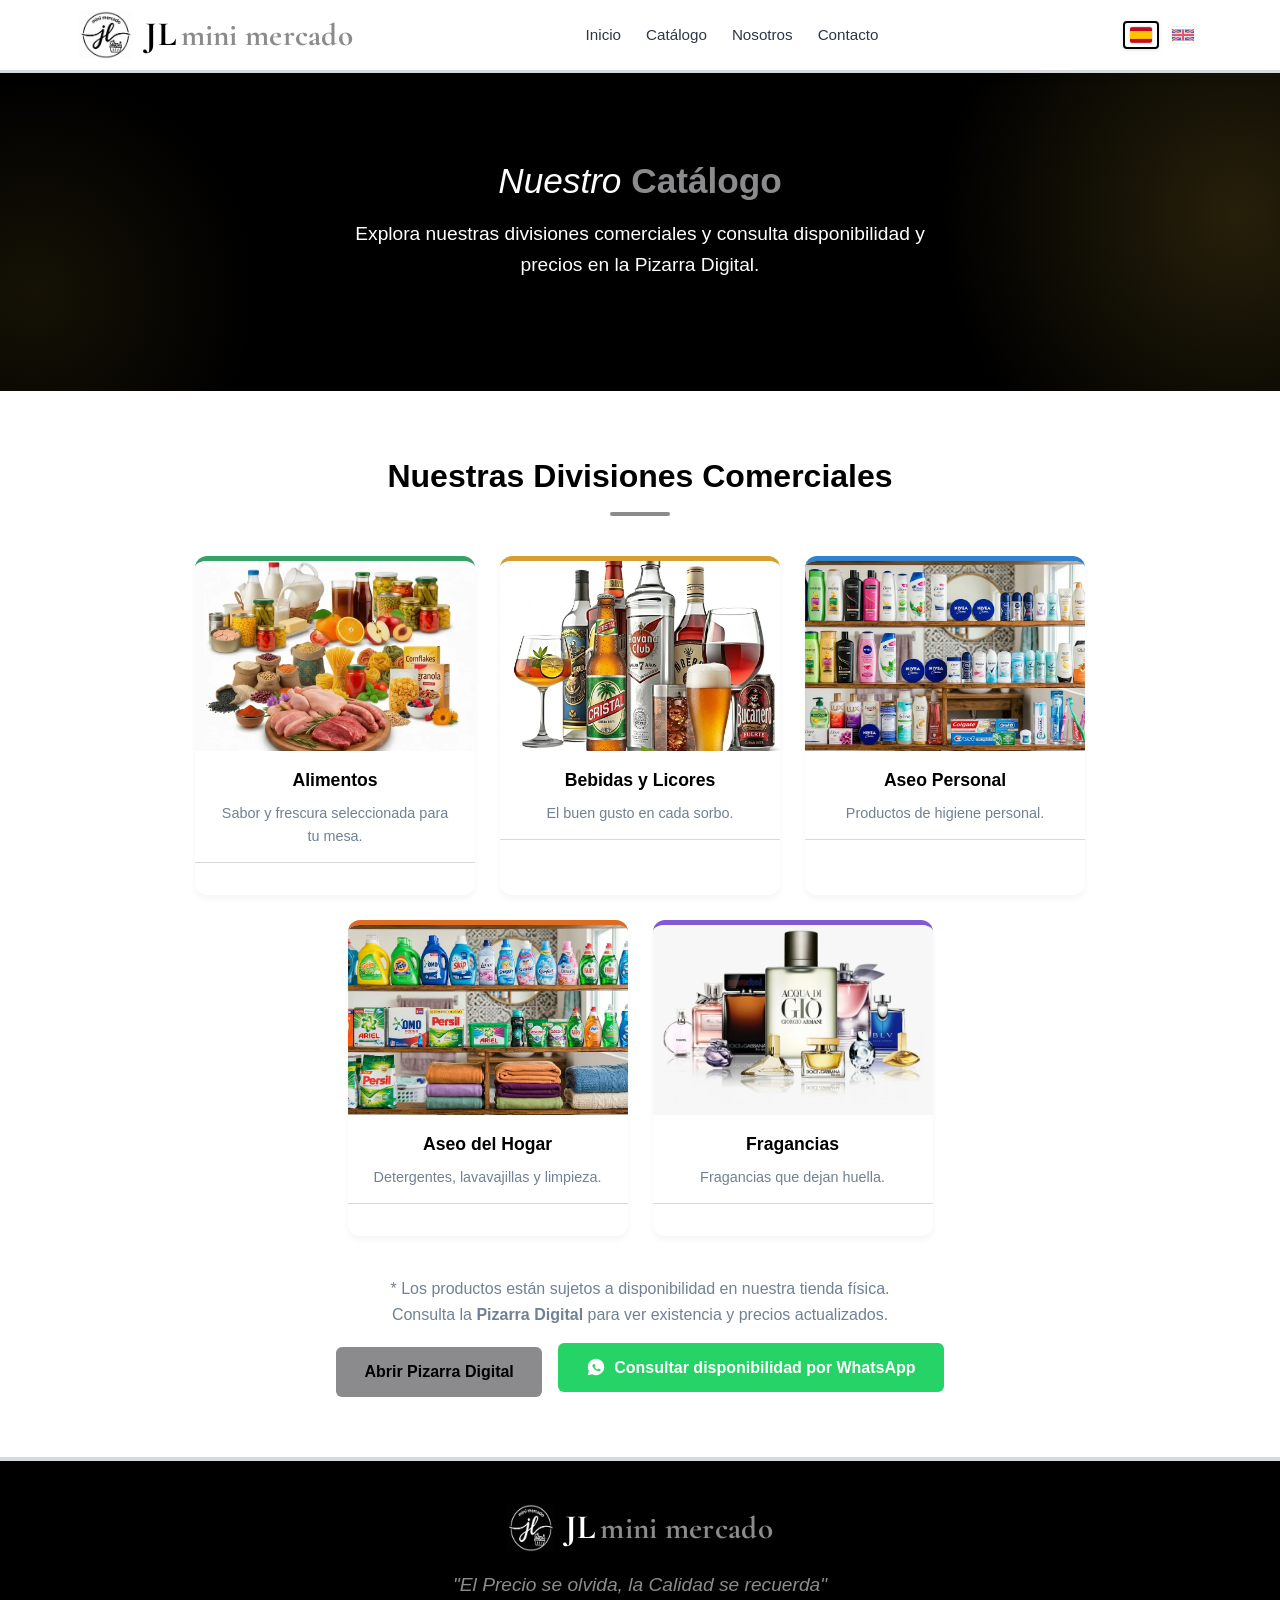
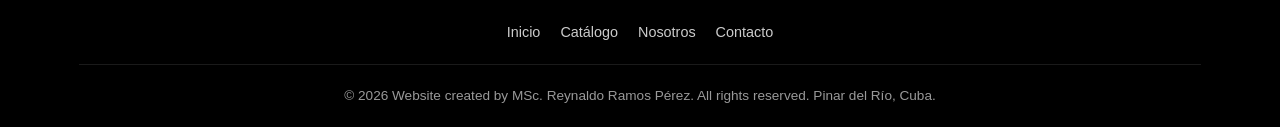
==== catalogo.html @ 45e4f47b "Lo mejor" ====
<!DOCTYPE html>
<html lang="es">
<head>
    <meta charset="UTF-8">
    <meta name="viewport" content="width=device-width, initial-scale=1.0">
    <meta name="description" content="Catálogo completo de JL Mini Mercado: Aseo Personal y del Hogar, Alimentos Variados y Perfumería. Calidad que se recuerda en Pinar del Río.">
    <title>Catálogo | JL Mini Mercado Pinar del Río</title>
    
    <!-- PWA & Estilos -->
    <link rel="manifest" href="manifest.json">
    <link rel="icon" href="images/logos/favicon.ico" sizes="any">
    <meta name="theme-color" content="#18058b">
    <link rel="stylesheet" href="css/catalogo.css">
    <link rel="preconnect" href="https://fonts.googleapis.com">
    <link rel="preconnect" href="https://fonts.gstatic.com" crossorigin>
    <link href="https://fonts.googleapis.com/css2?family=Cormorant+Garamond:wght@400;500;600;700&display=swap" rel="stylesheet">
</head>
<body>

    <!-- HEADER -->
    <header role="banner">
        <div class="container nav-container">
            <a href="index.html" class="logo" aria-label="JL Mini Mercado - Ir al inicio">
                <img src="images/logos/logo.png" alt="JL Mini Mercado - Calidad que se recuerda" width="48" height="48" onerror="this.style.display='none'; this.nextElementSibling.style.display='inline';">
                <span class="logo-text"><span class="logo-jl">JL</span><span class="logo-rest"> mini mercado</span></span>
            </a>
            <nav role="navigation" aria-label="Menú principal">
                <ul class="nav-menu" id="navMenu">
                    <li><a href="index.html#inicio" data-i18n="nav.home">Inicio</a></li>
                    <li><a href="catalogo.html" data-i18n="nav.catalog">Catálogo</a></li>
                    <li><a href="nosotros.html" data-i18n="nav.about">Nosotros</a></li>
                    <li><a href="contacto.html" data-i18n="nav.contact">Contacto</a></li>
                </ul>
            </nav>

            <div class="lang-switcher" role="group" aria-label="Idioma / Language">
                <button type="button" class="lang-btn active" data-lang="es" title="Español" aria-label="Español" aria-pressed="true">
                    <svg class="flag-svg" viewBox="0 0 21 15" width="22" height="16" aria-hidden="true"><rect width="21" height="15" fill="#c60b1e"/><rect y="3.75" width="21" height="7.5" fill="#ffc400"/></svg>
                </button>
                <button type="button" class="lang-btn" data-lang="en" title="English" aria-label="English" aria-pressed="false">
                    <svg class="flag-svg" viewBox="0 0 60 30" width="22" height="16" aria-hidden="true"><rect width="60" height="30" fill="#00247d"/><path d="M0,0 L60,30 M60,0 L0,30" stroke="#fff" stroke-width="6"/><path d="M0,0 L60,30 M60,0 L0,30" stroke="#cf142b" stroke-width="4"/><path d="M30,0 v30 M0,15 h60" stroke="#fff" stroke-width="10"/><path d="M30,0 v30 M0,15 h60" stroke="#cf142b" stroke-width="6"/></svg>
                </button>
            </div>

            <button type="button" class="hamburger" id="hamburger" aria-label="Abrir menú de navegación" aria-expanded="false" aria-controls="navMenu">
                <span></span>
                <span></span>
                <span></span>
            </button>
        </div>
    </header>

    <main>
        <!-- PAGE BANNER -->
        <section class="hero fade-in" aria-label="Título del catálogo">
            <div class="container">
                <h1 data-i18n="catalog.title" data-i18n-html>Nuestro <strong>Catálogo</strong></h1>
                <p data-i18n="catalog.subtitle">Explora nuestras divisiones comerciales y consulta disponibilidad y precios en la Pizarra Digital.</p>
            </div>
        </section>

        <!-- CATEGORÍAS -->
        <section id="categorias" class="categories fade-in" aria-labelledby="divisions-title">
            <div class="container">
                <h2 class="section-title" id="divisions-title" data-i18n="catalog.divisions">Nuestras Divisiones Comerciales</h2>
                <div class="category-grid">

                    <!-- 1. Alimentos -->
                    <a href="pizarra.html#alimentos" class="category-card cat-alimentos">
                        <img class="cat-image" src="./images/products/Alimentos.webp" alt="Alimentos - productos seleccionados para tu mesa" width="280" height="190" loading="lazy">
                        <h3 data-i18n="catalog.food">Alimentos</h3>
                        <p data-i18n="catalog.food.desc">Sabor y frescura seleccionada para tu mesa.</p>
                        <div class="cat-footer"></div>
                    </a>

                    <!-- 2. Bebidas y Licores -->
                    <a href="pizarra.html#bebidas" class="category-card cat-reloj">
                        <img class="cat-image" src="./images/products/Bebidas_y_Licores.webp" alt="Bebidas y Licores" width="280" height="190" loading="lazy">
                        <h3 data-i18n="catalog.drinks">Bebidas y Licores</h3>
                        <p data-i18n="catalog.drinks.desc">El buen gusto en cada sorbo.</p>
                        <div class="cat-footer"></div>
                    </a>

                    <!-- 3. Aseo Personal -->
                    <a href="pizarra.html#aseo_personal" class="category-card cat-aseo">
                        <img class="cat-image" src="./images/products/Aseo_y_Limpieza.webp" alt="Aseo Personal - productos de higiene" width="280" height="190" loading="lazy">
                        <h3 data-i18n="catalog.personal">Aseo Personal</h3>
                        <p data-i18n="catalog.personal.desc">Productos de higiene personal.</p>
                        <div class="cat-footer"></div>
                    </a>

                    <!-- 4. Aseo del Hogar -->
                    <a href="pizarra.html#aseo_hogar" class="category-card cat-utiles">
                        <img class="cat-image" src="./images/products/Utiles_del_Hogar.webp" alt="Aseo del Hogar - detergentes y limpieza" width="280" height="190" loading="lazy">
                        <h3 data-i18n="catalog.home">Aseo del Hogar</h3>
                        <p data-i18n="catalog.home.desc">Detergentes, lavavajillas y limpieza.</p>
                        <div class="cat-footer"></div>
                    </a>

                    <!-- 5. Fragancias / Perfumería -->
                    <a href="pizarra.html#fragancias" class="category-card cat-perfume">
                        <img class="cat-image" src="./images/products/Perfumeria.webp" alt="Fragancias y perfumería" width="280" height="190" loading="lazy">
                        <h3 data-i18n="catalog.fragrances">Fragancias</h3>
                        <p data-i18n="catalog.fragrances.desc">Fragancias que dejan huella.</p>
                        <div class="cat-footer"></div>
                    </a>

                </div>

                <div class="catalog-cta">
                    <p class="catalog-note">
                        * Los productos están sujetos a disponibilidad en nuestra tienda física.<br>
                        Consulta la <strong>Pizarra Digital</strong> para ver existencia y precios actualizados.
                    </p>
                    <a href="pizarra.html" class="btn btn-primary" data-i18n="catalog.board.cta">Abrir Pizarra Digital</a>
                    <a href="https://wa.me/5351870743?text=Hola%20JL%20Mini%20Mercado%2C%20me%20interesa%20consultar%20disponibilidad%20de%20un%20producto." class="btn btn-whatsapp" target="_blank" rel="noopener noreferrer" aria-label="Consultar disponibilidad por WhatsApp">
                        <svg width="20" height="20" viewBox="0 0 24 24" fill="currentColor" aria-hidden="true"><path d="M12.04 2C6.59 2 2.17 6.42 2.17 11.87c0 1.75.46 3.45 1.33 4.95L2.05 22l5.25-1.38c1.45.79 3.08 1.21 4.74 1.21 5.45 0 9.87-4.42 9.87-9.87S17.49 2 12.04 2zm5.23 13.94c-.22.62-1.28 1.19-1.77 1.27-.47.08-.91.11-2.77-.67-2.34-.98-3.84-3.36-3.96-3.52-.12-.16-.96-1.28-.96-2.44s.61-1.73.82-1.97c.22-.24.47-.3.62-.3.16 0 .31 0 .45.01.15.01.35-.06.55.42.2.48.68 1.66.74 1.78.06.12.1.26.02.42-.08.16-.12.26-.24.4-.12.14-.25.31-.36.42-.12.12-.24.25-.1.48.14.23.62 1.02 1.33 1.65.91.81 1.68 1.06 1.92 1.18.24.12.38.1.52-.06.14-.16.6-.7.76-.94.16-.24.32-.2.54-.12.22.08 1.4.66 1.64.78.24.12.4.18.46.28.06.1.06.58-.16 1.2z"/></svg>
                        <span data-i18n="catalog.wa.cta">Consultar disponibilidad por WhatsApp</span>
                    </a>
                </div>
            </div>
        </section>
    </main>

    <!-- FOOTER -->
    <footer role="contentinfo">
        <div class="container">
            <div class="footer-logo">
                <img src="images/logos/logo_invertido.png" alt="JL Mini Mercado" width="48" height="48" onerror="this.style.display='none'">
                <span class="footer-logo-text"><span class="footer-logo-jl">JL</span><span class="footer-logo-rest"> mini mercado</span></span>
            </div>
            <p class="footer-slogan" data-i18n="footer.slogan">"El Precio se olvida, la Calidad se recuerda"</p>
            <nav class="footer-links" aria-label="Enlaces del pie de página">
                <a href="index.html#inicio" data-i18n="nav.home">Inicio</a>
                <a href="catalogo.html" data-i18n="nav.catalog">Catálogo</a>
                <a href="nosotros.html" data-i18n="nav.about">Nosotros</a>
                <a href="contacto.html" data-i18n="nav.contact">Contacto</a>
            </nav>
            <p class="copyright">&copy; 2026 Website created by MSc. Reynaldo Ramos Pérez. All rights reserved. Pinar del Río, Cuba.</p>
        </div>
    </footer>

    <script src="js/i18n.js" defer></script>
    <script src="js/catalogo.js" defer></script>
    <!-- Registro del Service Worker para la PWA -->
    <script>
      if ('serviceWorker' in navigator) {
        window.addEventListener('load', () => {
          navigator.serviceWorker.register('./sw.js')
            .then(reg => console.log('Service Worker registrado', reg))
            .catch(err => console.error('Error al registrar Service Worker', err));
        });
      }
    </script>
</body>
</html>
---- css/catalogo.css ----
/* Logo tipografía serif clásica */

/* =========================================
           VARIABLES Y RESET (Optimizado para rendimiento)
           ========================================= */
        :root {
            --primary: #000000;       /* Negro: Confianza y profesionalismo */
            --accent: #8b8b8d;        /* Gris Cálido: Calidad y elegancia */
            --gris-humo: #d7dadc;     /* Gris Humo: Separación de secciones (Solicitado) */
            --bg-light: #F7FAFC;      /* Fondo claro para contraste */
            --text-dark: #2D3748;     /* Texto principal */
            --text-light: #718096;    /* Texto secundario */
            --white: #FFFFFF;
            --whatsapp: #25D366;      /* Color oficial WhatsApp */
            
            /* Colores por categoría para el "colorido con propósito" */
            --cat-aseo: #3182CE;
            --cat-reloj: #D69E2E;
            --cat-calzado: #975A16;
            --cat-alimentos: #38A169;
            --cat-utiles: #DD6B20;
            --cat-juguetes: #E53E3E;
            --cat-perfume: #805AD5;
            --cat-ajuares: #319795;
            --cat-electro: #4A5568;
        }

        * {
            margin: 0;
            padding: 0;
            box-sizing: border-box;
        }

        html {
            scroll-behavior: smooth;
        }

        body {
            font-family: -apple-system, BlinkMacSystemFont, "Segoe UI", Roboto, Helvetica, Arial, sans-serif;
            color: var(--text-dark);
            background-color: var(--white);
            line-height: 1.6;
            -webkit-font-smoothing: antialiased;
        }

        /* =========================================
           UTILIDADES Y ANIMACIONES LIGERAS
           ========================================= */
        .container {
            width: 90%;
            max-width: 1200px;
            margin: 0 auto;
            padding: 0 15px;
        }

        .fade-in {
            opacity: 0;
            transform: translateY(20px);
            transition: opacity 0.6s ease-out, transform 0.6s ease-out;
        }

        .fade-in.visible {
            opacity: 1;
            transform: translateY(0);
        }

        /* Animaciones suaves para el Hero (Inicio) */
        @keyframes heroFadeUp {
            from {
                opacity: 0;
                transform: translateY(30px);
            }
            to {
                opacity: 1;
                transform: translateY(0);
            }
        }

        @keyframes softFloat {
            0%, 100% { transform: translateY(0) scale(1); }
            50% { transform: translateY(-12px) scale(1.02); }
        }

        @keyframes gentlePulse {
            0%, 100% { opacity: 0.15; transform: scale(1); }
            50% { opacity: 0.25; transform: scale(1.05); }
        }

        .btn {
            display: inline-block;
            padding: 12px 28px;
            border-radius: 6px;
            text-decoration: none;
            font-weight: 800;
            transition: all 0.4s ease;
            text-align: center;
            border: none;
            cursor: pointer;
        }

        .btn-primary {
            background-color: var(--accent);
            color: var(--primary);
        }

        .btn-primary:hover {
            background-color: #8b8b8d;
            transform: translateY(-2px);
            box-shadow: 0 4px 12px rgba(212, 175, 55, 0.3);
        }

        .btn-whatsapp {
            background-color: var(--whatsapp);
            color: var(--white);
            display: inline-flex;
            align-items: center;
            gap: 8px;
        }

        .btn-whatsapp:hover {
            background-color: #128C7E;
        }

        /* =========================================
           HEADER Y NAVEGACIÓN
           ========================================= */
        header {
            background-color: var(--white);
            box-shadow: 0 2px 10px rgba(0,0,0,0.05);
            position: sticky;
            top: 0;
            z-index: 1000;
            border-bottom: 3px solid var(--gris-humo);
        }

        .nav-container {
            display: flex;
            justify-content: space-between;
            align-items: center;
            height: 70px;
        }

        .logo {
            display: flex;
            align-items: center;
            gap: 12px;
            text-decoration: none;
            height: 50px;
        }

        .logo img {
            height: 48px;
            width: auto;
            display: block;
            transition: transform 0.3s ease, filter 0.3s ease;
        }

        .logo:hover img {
            transform: scale(1.05);
        }

        /* Fallback text logo if image fails */
        .logo-text {
            font-family: "Cormorant Garamond", "EB Garamond", Baskerville, "Libre Baskerville", Georgia, serif;
            font-size: 1.85rem;
            letter-spacing: 0.01em;
            white-space: nowrap;
            display: inline-flex;
            align-items: baseline;
            gap: 0.12em;
            color: var(--primary);
        }
        .logo-text .logo-jl {
            font-size: 1.15em; font-weight: 700;
            color: var(--primary);
        }
        .logo-text .logo-rest {
        font-weight: 700;
        font-size: 1.05em;
        color: var(--accent);
        text-transform: lowercase;
      }

        .nav-menu {
            display: flex;
            list-style: none;
            gap: 25px;
        }

        .nav-menu a {
            text-decoration: none;
            color: var(--text-dark);
            font-weight: 500;
            font-size: 0.95rem;
            transition: color 0.3s;
        }

        .nav-menu a:hover {
            color: var(--accent);
        }

        .hamburger {
            display: none;
            flex-direction: column;
            cursor: pointer;
            gap: 5px;
        }

        .hamburger span {
            width: 25px;
            height: 3px;
            background-color: var(--primary);
            border-radius: 2px;
            transition: 0.3s;
        }

        /* =========================================
           HERO SECTION
           ========================================= */
        .hero {
            background: linear-gradient(135deg, var(--primary) 0%, #000000 100%);
            color: var(--white);
            padding: 80px 0;
            text-align: center;
            position: relative;
            overflow: hidden;
        }

        .hero::before {
            content: '';
            position: absolute;
            top: -50%;
            right: -20%;
            width: 600px;
            height: 600px;
            background: radial-gradient(circle, rgba(212,175,55,0.18) 0%, rgba(255,255,255,0) 70%);
            border-radius: 50%;
            animation: gentlePulse 8s ease-in-out infinite;
            pointer-events: none;
        }

        .hero::after {
            content: '';
            position: absolute;
            bottom: -40%;
            left: -15%;
            width: 450px;
            height: 450px;
            background: radial-gradient(circle, rgba(212,175,55,0.10) 0%, rgba(255,255,255,0) 70%);
            border-radius: 50%;
            animation: softFloat 10s ease-in-out infinite;
            pointer-events: none;
        }

        .hero h1 {
            font-size: 2.8rem;
            font-weight: 300;
            font-style: italic;
            margin-bottom: 10px;
            position: relative;
            z-index: 1;
            animation: heroFadeUp 0.9s ease-out 0.2s both;
        }

        .hero h1 strong {
            font-weight: 700;
            color: var(--accent);
            font-style: normal;
            display: inline-block;
            transition: transform 0.3s ease, text-shadow 0.3s ease;
        }

        .hero h1 strong:hover {
            transform: scale(1.03);
            text-shadow: 0 0 18px rgba(212, 175, 55, 0.45);
        }

        .hero p {
            font-size: 1.2rem;
            margin-bottom: 30px;
            opacity: 0.9;
            max-width: 600px;
            margin-left: auto;
            margin-right: auto;
            position: relative;
            z-index: 1;
            animation: heroFadeUp 0.9s ease-out 0.45s both;
        }

        .hero .btn {
            position: relative;
            z-index: 1;
            animation: heroFadeUp 0.9s ease-out 0.7s both;
        }

        /* =========================================
           CATEGORÍAS (Estilo Modular Mercado Libre / Falabella)
           ========================================= */
        .categories {
            padding: 60px 0;
            background-color: var(--white);
            border-bottom: 4px solid var(--gris-humo);
        }

        .section-title {
            text-align: center;
            font-size: 2rem;
            color: var(--primary);
            margin-bottom: 40px;
            position: relative;
        }

        .section-title::after {
            content: '';
            display: block;
            width: 60px;
            height: 4px;
            background-color: var(--accent);
            margin: 10px auto 0;
            border-radius: 2px;
        }

        .category-grid {
            display: flex;
            flex-wrap: wrap;
            justify-content: center;
            align-items: stretch;
            gap: 25px;
            max-width: 1100px;
            margin: 0 auto;
        }

        .category-card {
            background: var(--white);
            border-radius: 12px;
            padding: 0 0 20px;
            text-align: center;
            box-shadow: 0 4px 6px rgba(0,0,0,0.04);
            transition: transform 0.3s ease, box-shadow 0.3s ease;
            border-top: 5px solid transparent;
            cursor: pointer;
            text-decoration: none;
            color: inherit;
            display: block;
            overflow: hidden;
            flex: 0 1 280px;
            width: 100%;
            max-width: 280px;
        }

        .category-card:hover {
            transform: translateY(-5px);
            box-shadow: 0 12px 24px rgba(0,0,0,0.08);
        }

        .category-card .cat-image {
            width: 100%;
            height: 190px;
            object-fit: cover;
            display: block;
            margin-bottom: 15px;
        }

        .category-card .cat-placeholder {
            width: 100%;
            height: 190px;
            margin-bottom: 15px;
            display: flex;
            flex-direction: column;
            align-items: center;
            justify-content: center;
            gap: 8px;
            background: repeating-linear-gradient(
                135deg,
                rgba(0,0,0,0.03),
                rgba(0,0,0,0.03) 10px,
                rgba(0,0,0,0.06) 10px,
                rgba(0,0,0,0.06) 20px
            );
            border-bottom: 2px dashed rgba(0,0,0,0.15);
        }

        .category-card .cat-placeholder svg {
            width: 42px;
            height: 42px;
            fill: currentColor;
            opacity: 0.6;
        }

        .category-card .cat-placeholder span {
            font-size: 0.8rem;
            font-weight: 600;
            letter-spacing: 0.03em;
            text-transform: uppercase;
            color: var(--text-light);
            opacity: 0.8;
        }

        .category-card h3 {
            font-size: 1.1rem;
            margin-bottom: 8px;
            padding: 0 20px;
            color: var(--primary);
        }

        .category-card p {
            font-size: 0.9rem;
            padding: 0 20px;
            color: var(--text-light);
        }

        .category-card .cat-footer {
            display: flex;
            justify-content: space-between;
            align-items: center;
            gap: 10px;
            margin-top: 14px;
            padding: 12px 20px 0;
            border-top: 1px solid var(--gris-humo);
        }

        .category-card .cat-filename {
            font-size: 0.75rem;
            color: var(--text-light);
            overflow: hidden;
            text-overflow: ellipsis;
            white-space: nowrap;
        }

        .category-card .cat-price {
            font-size: 1rem;
            font-weight: 800;
            color: var(--accent);
            white-space: nowrap;
        }

        /* Colores específicos por tarjeta */
        .cat-aseo { border-top-color: var(--cat-aseo); color: var(--cat-aseo); }
        .cat-reloj { border-top-color: var(--cat-reloj); color: var(--cat-reloj); }
        .cat-calzado { border-top-color: var(--cat-calzado); color: var(--cat-calzado); }
        .cat-alimentos { border-top-color: var(--cat-alimentos); color: var(--cat-alimentos); }
        .cat-utiles { border-top-color: var(--cat-utiles); color: var(--cat-utiles); }
        .cat-juguetes { border-top-color: var(--cat-juguetes); color: var(--cat-juguetes); }
        .cat-perfume { border-top-color: var(--cat-perfume); color: var(--cat-perfume); }
        .cat-ajuares { border-top-color: var(--cat-ajuares); color: var(--cat-ajuares); }
        .cat-electro { border-top-color: var(--cat-electro); color: var(--cat-electro); }

        /* =========================================
           PROPUESTA DE VALOR / POR QUÉ ELEGIRNOS
           ========================================= */
       /* =========================================
   PROPUESTA DE VALOR / POR QUÉ ELEGIRNOS
   ========================================= */
/* =========================================
   PROPUESTA DE VALOR / POR QUÉ ELEGIRNOS
   ========================================= */
.value-prop {
    padding: 70px 0 60px;
    background:
        linear-gradient(135deg, rgba(26, 54, 93, 0.58) 0%, rgba(26, 54, 93, 0.52) 45%, rgba(44, 82, 130, 0.55) 100%),
        url('../images/backgrounds/mercado_3.webp') center/cover no-repeat;
    background-attachment: scroll;
    border-bottom: 4px solid var(--gris-humo);
    position: relative;
}

.value-prop .section-title {
    color: #ffffff;
    font-size: 2.2rem;
    font-weight: 700;
    text-shadow: 0 2px 10px rgba(0, 0, 0, 0.55), 0 1px 3px rgba(0, 0, 0, 0.4);
}

.value-prop .section-title::after {
    background-color: var(--accent);
    box-shadow: 0 1px 5px rgba(0, 0, 0, 0.35);
}

.value-eyebrow {
    text-align: center;
    color: #f5d76e;
    font-weight: 700;
    font-size: 0.95rem;
    text-transform: uppercase;
    letter-spacing: 2px;
    margin-bottom: 10px;
    text-shadow: 0 1px 6px rgba(0, 0, 0, 0.6);
}

.value-grid {
    display: grid;
    grid-template-columns: repeat(auto-fit, minmax(300px, 1fr));
    gap: 30px;
    margin-top: 30px;
}

.value-card {
    background-color: var(--white);
    border-radius: 12px;
    padding: 35px 32px;
    box-shadow: 0 10px 25px rgba(0,0,0,0.20);
    border-top: 4px solid var(--accent);
    transition: transform 0.3s ease, box-shadow 0.3s ease;
}

.value-card:hover {
    transform: translateY(-6px);
    box-shadow: 0 18px 36px rgba(0,0,0,0.28);
}

.value-card:nth-child(2) {
    border-top-color: var(--primary);
}

.value-icon {
    width: 54px;
    height: 54px;
    border-radius: 50%;
    background-color: rgba(212,175,55,0.12);
    display: flex;
    align-items: center;
    justify-content: center;
    margin-bottom: 20px;
}

.value-card:nth-child(2) .value-icon {
    background-color: rgba(26,54,93,0.08);
}

.value-icon svg {
    width: 26px;
    height: 26px;
    fill: var(--accent);
}

.value-card:nth-child(2) .value-icon svg {
    fill: var(--primary);
}

.value-card h3 {
    color: var(--primary);
    font-size: 1.25rem;
    margin-bottom: 12px;
}

.value-card p {
    color: var(--text-dark);
    font-size: 1rem;
    line-height: 1.55;
}

        /* =========================================
           SECCIÓN NOSOTROS
           ========================================= */
        .about {
            padding: 60px 0;
            background-color: var(--bg-light);
            border-bottom: 4px solid var(--gris-humo);
            text-align: center;
        }

        .about p {
            max-width: 800px;
            margin: 0 auto;
            font-size: 1.1rem;
            color: var(--text-dark);
        }

        /* =========================================
           CONTACTO Y UBICACIÓN
           ========================================= */
        .contact {
            padding: 60px 0;
            background-color: var(--white);
        }

        .contact-grid {
            display: grid;
            grid-template-columns: 1fr 1fr;
            gap: 40px;
            align-items: start;
        }

        .contact-info h3 {
            color: var(--primary);
            margin-bottom: 20px;
            font-size: 1.5rem;
        }

        .contact-item {
            display: flex;
            align-items: flex-start;
            gap: 15px;
            margin-bottom: 20px;
        }

        .contact-item svg {
            width: 24px;
            height: 24px;
            fill: var(--accent);
            flex-shrink: 0;
            margin-top: 3px;
        }

        .contact-item a {
            color: var(--primary);
            text-decoration: none;
            font-weight: 500;
            transition: color 0.3s;
        }

        .contact-item a:hover {
            color: var(--accent);
            text-decoration: underline;
        }

        .contact-item p {
            color: var(--text-dark);
            margin: 0;
        }

        .map-container {
            background-color: var(--gris-humo);
            border-radius: 12px;
            height: 350px;
            display: flex;
            align-items: center;
            justify-content: center;
            position: relative;
            overflow: hidden;
            border: 2px solid var(--gris-humo);
        }

        .map-placeholder {
            text-align: center;
            padding: 20px;
            color: var(--primary);
        }

        .map-btn {
            margin-top: 15px;
            background-color: var(--primary);
            color: white;
            padding: 10px 20px;
            border-radius: 6px;
            text-decoration: none;
            display: inline-block;
            font-weight: 600;
        }

        /* =========================================
           FOOTER
           ========================================= */
        footer {
            background-color: var(--primary);
            color: var(--white);
            padding: 40px 0 20px;
            text-align: center;
        }

        .footer-logo {
            display: flex;
            align-items: center;
            justify-content: center;
            gap: 10px;
            margin-bottom: 15px;
        }

        .footer-logo-text {
            font-family: "Cormorant Garamond", "EB Garamond", Baskerville, "Libre Baskerville", Georgia, serif;
            font-size: 1.85rem;
            letter-spacing: 0.01em;
            white-space: nowrap;
            display: inline-flex;
            align-items: baseline;
            gap: 0.12em;
            color: var(--white);
        }
        .footer-logo-text .footer-logo-jl {
            font-size: 1.15em; font-weight: 700;
            color: var(--white);
        }
        .footer-logo-text .footer-logo-rest {
        font-weight: 700;
        font-size: 1.05em;
        color: var(--accent);
        text-transform: lowercase;
      }

        .footer-slogan {
            font-style: italic;
            color: var(--accent);
            font-size: 1.2rem;
            margin-bottom: 20px;
        }

        .footer-links {
            display: flex;
            justify-content: center;
            gap: 20px;
            margin-bottom: 20px;
            flex-wrap: wrap;
        }

        .footer-links a {
            color: rgba(255,255,255,0.8);
            text-decoration: none;
            font-size: 0.9rem;
            transition: color 0.3s;
        }

        .footer-links a:hover {
            color: var(--accent);
        }

        .copyright {
            font-size: 0.85rem;
            color: rgba(255,255,255,0.6);
            border-top: 1px solid rgba(255,255,255,0.1);
            padding-top: 20px;
            margin-top: 20px;
        }

        /* =========================================
           RESPONSIVE (Mobile First)
           ========================================= */
        @media (max-width: 768px) {
            .hamburger {
                display: flex;
            }

            .nav-menu {
                position: fixed;
                top: 70px;
                left: -100%;
                width: 100%;
                height: calc(100vh - 70px);
                background-color: var(--white);
                flex-direction: column;
                align-items: center;
                padding-top: 40px;
                transition: left 0.3s ease;
                border-top: 2px solid var(--gris-humo);
            }

            .nav-menu.active {
                left: 0;
            }

            /* Logo ajustado en móvil (ni muy grande ni muy pequeño) */
            .logo {
                gap: 8px;
                max-width: calc(100% - 48px);
            }
            .logo img {
                height: 40px;
            }
            .logo-text {
                font-size: 1.45rem;
            }
            .logo-text .logo-jl {
                font-size: 1.12em;
            }
            .logo-text .logo-rest {
                font-size: 1em;
            }

            .hero h1 {
                font-size: 2rem;
            }

            .contact-grid {
                grid-template-columns: 1fr;
            }

            .category-grid {
                justify-content: center;
            }

            .category-card {
                flex: 0 1 100%;
                max-width: 100%;
            }
        }

/* ========== SELECTOR DE IDIOMA ========== */
.lang-switcher {
  display: flex;
  align-items: center;
  gap: 6px;
  margin-left: 12px;
}

.lang-btn {
  display: inline-flex;
  align-items: center;
  justify-content: center;
  width: 36px;
  height: 28px;
  padding: 0;
  border: 2px solid transparent;
  border-radius: 4px;
  background: transparent;
  cursor: pointer;
  transition: all 0.2s ease;
  opacity: 0.7;
}

.lang-btn:hover {
  opacity: 1;
  transform: scale(1.05);
}

.lang-btn.active {
  opacity: 1;
  border-color: var(--primary, #000);
  box-shadow: 0 1px 4px rgba(0,0,0,0.12);
}

.lang-btn img,
.lang-btn .flag {
  width: 22px;
  height: 16px;
  object-fit: cover;
  border-radius: 2px;
  display: block;
  pointer-events: none;
}

.lang-btn .flag {
  font-size: 18px;
  line-height: 1;
  width: auto;
  height: auto;
}

@media (max-width: 768px) {
  .lang-switcher {
    margin-left: 8px;
    margin-right: 4px;
  }
  .lang-btn {
    width: 32px;
    height: 26px;
  }
}



.lang-btn .flag-svg {
  width: 22px;
  height: 16px;
  display: block;
  border-radius: 2px;
  box-shadow: 0 0 0 1px rgba(0,0,0,0.08);
  pointer-events: none;
}
/* Patch Fase 2 - catálogo */
.catalog-cta {
  text-align: center;
  margin-top: 40px;
}
.catalog-note {
  color: var(--text-light);
  margin-bottom: 15px;
}
.catalog-cta .btn-primary {
  margin-right: 12px;
}
.hero h1 {
  font-size: 2.2rem;
}
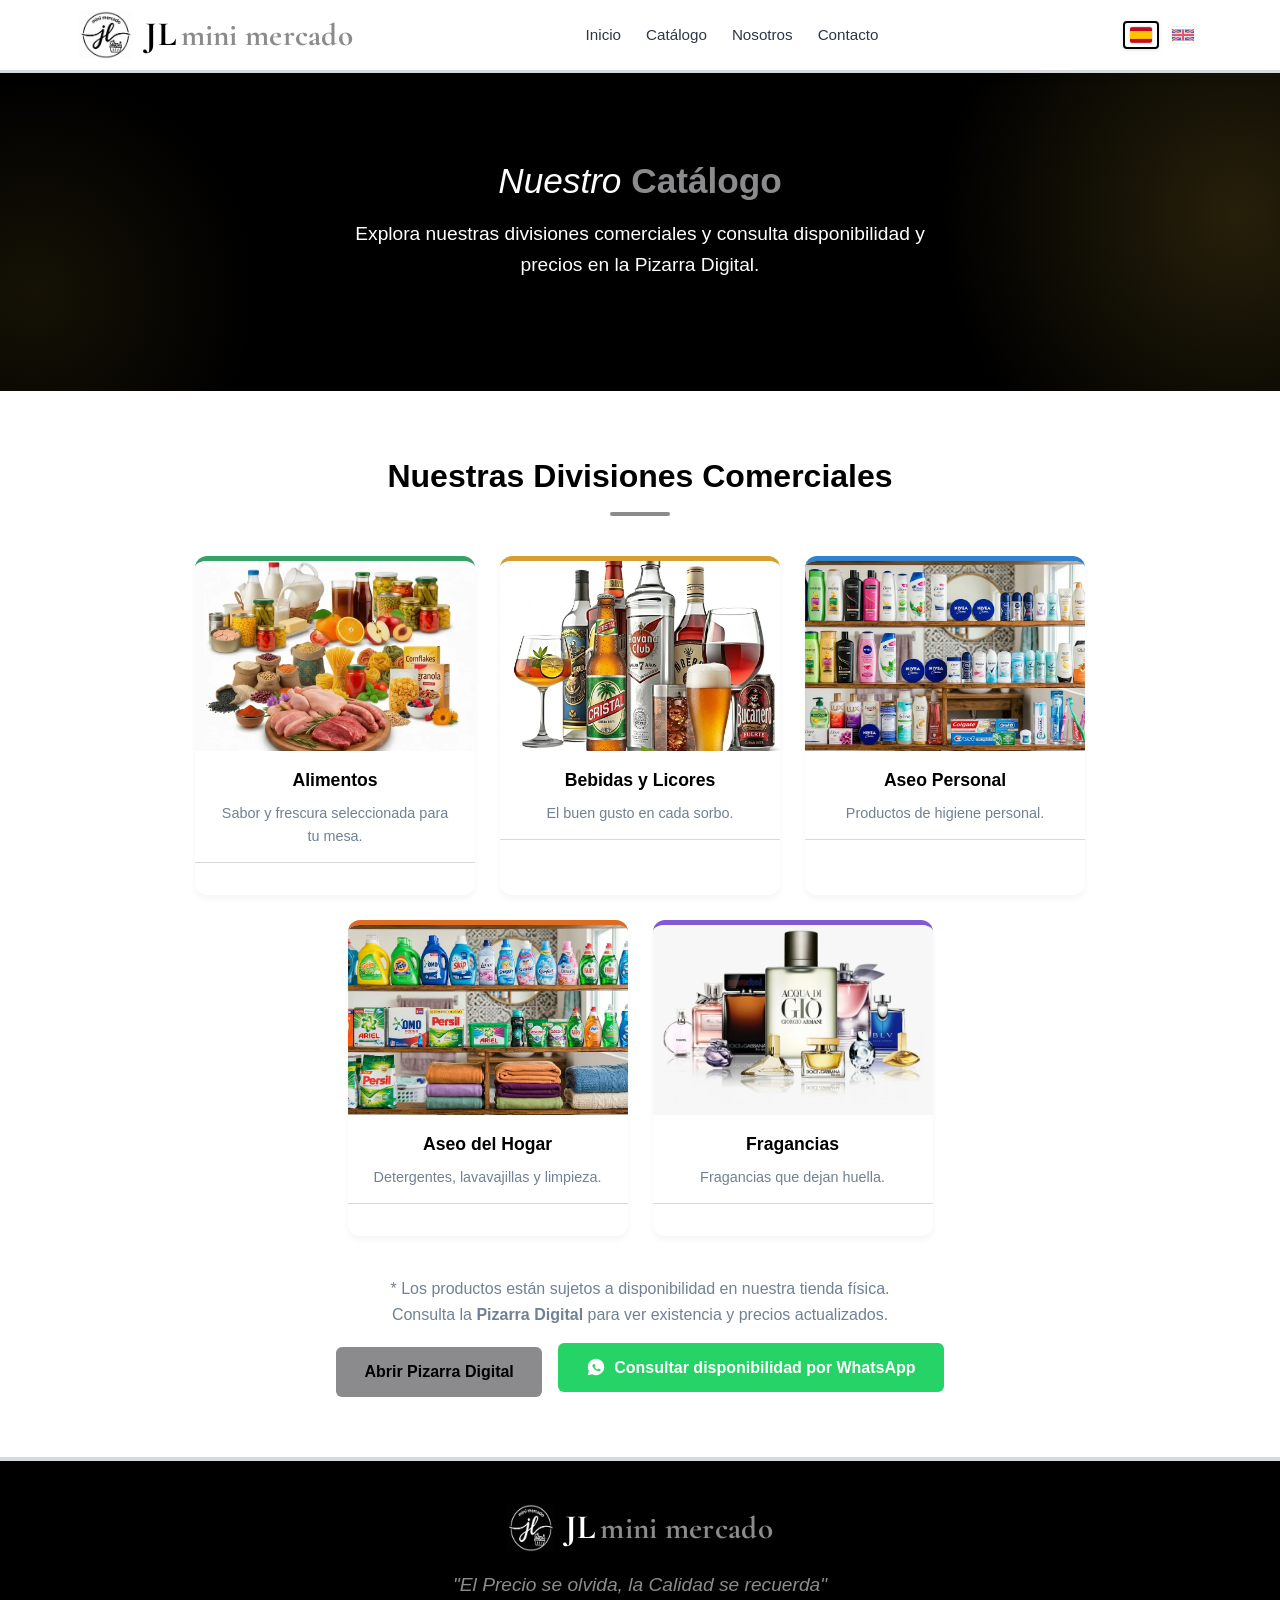
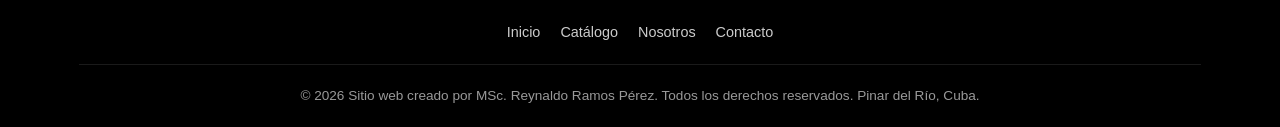
==== commit f8271c90: "ingles" ====
--- a/catalogo.html
+++ b/catalogo.html
@@ -108,7 +108,7 @@
                 </div>
 
                 <div class="catalog-cta">
-                    <p class="catalog-note">
+                    <p class="catalog-note" data-i18n="catalog.note" data-i18n-html>
                         * Los productos están sujetos a disponibilidad en nuestra tienda física.<br>
                         Consulta la <strong>Pizarra Digital</strong> para ver existencia y precios actualizados.
                     </p>
@@ -136,7 +136,7 @@
                 <a href="nosotros.html" data-i18n="nav.about">Nosotros</a>
                 <a href="contacto.html" data-i18n="nav.contact">Contacto</a>
             </nav>
-            <p class="copyright">&copy; 2026 Website created by MSc. Reynaldo Ramos Pérez. All rights reserved. Pinar del Río, Cuba.</p>
+            <p class="copyright" data-i18n="footer.copyright">© 2026 Sitio web creado por MSc. Reynaldo Ramos Pérez. Todos los derechos reservados. Pinar del Río, Cuba.</p>
         </div>
     </footer>
 
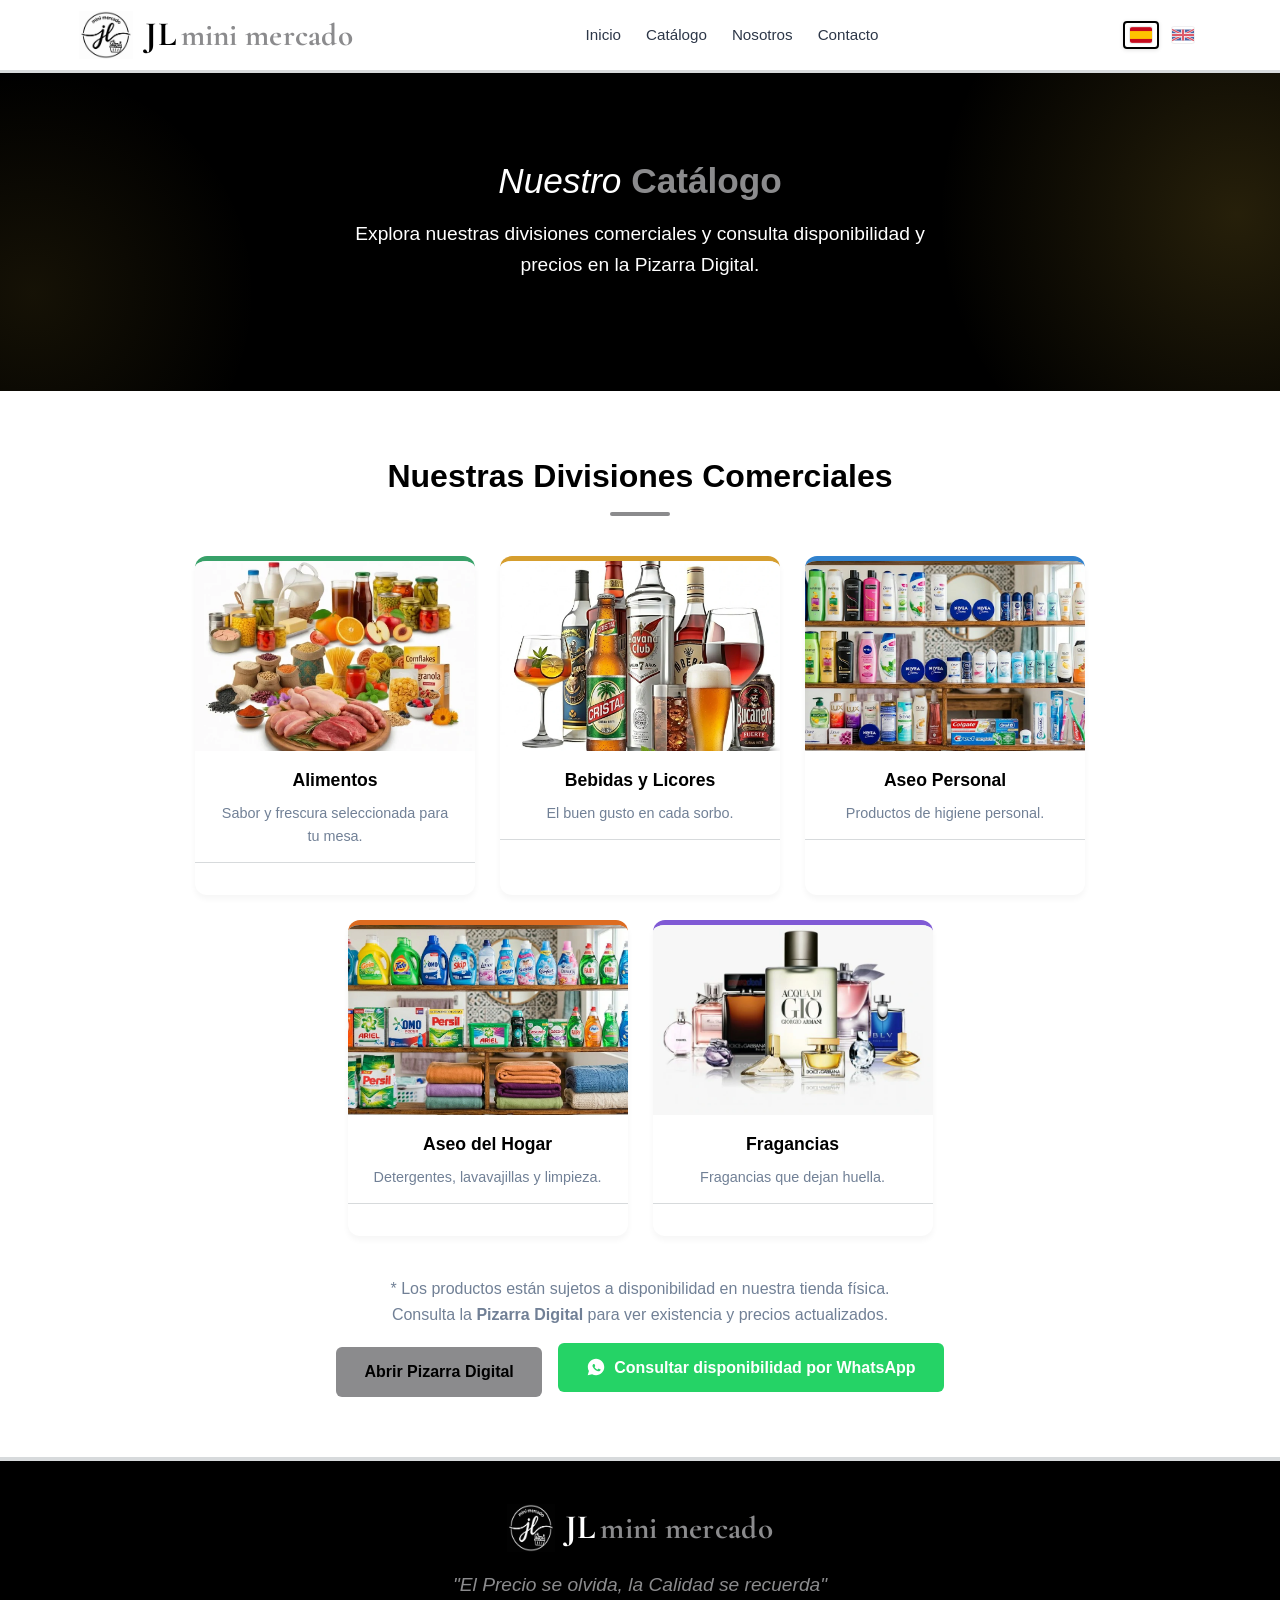
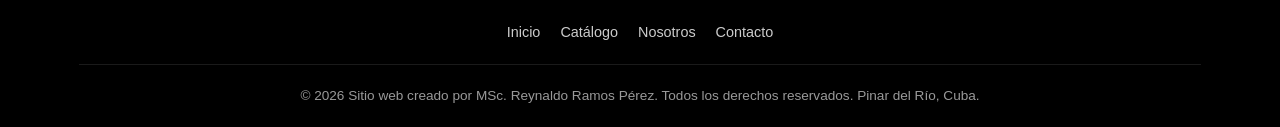
==== commit 52f738b0: "Otro mas" ====
--- a/catalogo.html
+++ b/catalogo.html
@@ -5,15 +5,37 @@
     <meta name="viewport" content="width=device-width, initial-scale=1.0">
     <meta name="description" content="Catálogo completo de JL Mini Mercado: Aseo Personal y del Hogar, Alimentos Variados y Perfumería. Calidad que se recuerda en Pinar del Río.">
     <title>Catálogo | JL Mini Mercado Pinar del Río</title>
-    
+
+    <!-- Open Graph -->
+    <meta property="og:type" content="website" />
+    <meta property="og:locale" content="es_CU" />
+    <meta property="og:site_name" content="JL Mini Mercado" />
+    <meta property="og:title" content="Catálogo | JL Mini Mercado Pinar del Río" />
+    <meta property="og:description" content="Catálogo completo de JL Mini Mercado: Aseo Personal y del Hogar, Alimentos Variados y Perfumería. Calidad que se recuerda en Pinar del Río." />
+    <meta property="og:url" content="https://losramosdelrey.github.io/JL-Mini-Mercado/catalogo.html" />
+    <meta property="og:image" content="https://losramosdelrey.github.io/JL-Mini-Mercado/images/logos/logo.png" />
+
+    <!-- Twitter Card -->
+    <meta name="twitter:card" content="summary" />
+    <meta name="twitter:title" content="Catálogo | JL Mini Mercado" />
+    <meta name="twitter:description" content="Catálogo completo: Alimentos, Bebidas, Aseo Personal y del Hogar, Fragancias. Pinar del Río." />
+
     <!-- PWA & Estilos -->
     <link rel="manifest" href="manifest.json">
     <link rel="icon" href="images/logos/favicon.ico" sizes="any">
     <meta name="theme-color" content="#18058b">
+
+    <!-- Apple / iOS PWA -->
+    <meta name="apple-mobile-web-app-capable" content="yes">
+    <meta name="apple-mobile-web-app-status-bar-style" content="black-translucent">
+    <meta name="apple-mobile-web-app-title" content="JL Mercado">
+    <link rel="apple-touch-icon" href="images/logos/icon-192.png">
+
     <link rel="stylesheet" href="css/catalogo.css">
     <link rel="preconnect" href="https://fonts.googleapis.com">
     <link rel="preconnect" href="https://fonts.gstatic.com" crossorigin>
     <link href="https://fonts.googleapis.com/css2?family=Cormorant+Garamond:wght@400;500;600;700&display=swap" rel="stylesheet">
+    <link rel="stylesheet" href="css/install.css">
 </head>
 <body>
 
@@ -21,7 +43,7 @@
     <header role="banner">
         <div class="container nav-container">
             <a href="index.html" class="logo" aria-label="JL Mini Mercado - Ir al inicio">
-                <img src="images/logos/logo.png" alt="JL Mini Mercado - Calidad que se recuerda" width="48" height="48" onerror="this.style.display='none'; this.nextElementSibling.style.display='inline';">
+                <img src="images/logos/logo.png" alt="JL Mini Mercado - Calidad que se recuerda" width="48" height="48">
                 <span class="logo-text"><span class="logo-jl">JL</span><span class="logo-rest"> mini mercado</span></span>
             </a>
             <nav role="navigation" aria-label="Menú principal">
@@ -126,7 +148,7 @@
     <footer role="contentinfo">
         <div class="container">
             <div class="footer-logo">
-                <img src="images/logos/logo_invertido.png" alt="JL Mini Mercado" width="48" height="48" onerror="this.style.display='none'">
+                <img src="images/logos/logo_invertido.png" alt="JL Mini Mercado" width="48" height="48">
                 <span class="footer-logo-text"><span class="footer-logo-jl">JL</span><span class="footer-logo-rest"> mini mercado</span></span>
             </div>
             <p class="footer-slogan" data-i18n="footer.slogan">"El Precio se olvida, la Calidad se recuerda"</p>
@@ -141,6 +163,8 @@
     </footer>
 
     <script src="js/i18n.js" defer></script>
+    <script src="js/install.js" defer></script>
+    <script src="js/main.js" defer></script>
     <script src="js/catalogo.js" defer></script>
     <!-- Registro del Service Worker para la PWA -->
     <script>
--- a/css/install.css
+++ b/css/install.css
@@ -0,0 +1,74 @@
+/* Botón flotante de instalación PWA */
+.pwa-install-btn {
+  display: none;
+  align-items: center;
+  gap: 8px;
+  position: fixed;
+  bottom: 100px;
+  right: 18px;
+  z-index: 9990;
+  padding: 12px 16px;
+  border: none;
+  border-radius: 50px;
+  background: linear-gradient(135deg, #18058b 0%, #2a0fa8 100%);
+  color: #fff;
+  font-family: inherit;
+  font-size: 0.9rem;
+  font-weight: 600;
+  box-shadow: 0 4px 18px rgba(24, 5, 139, 0.4);
+  cursor: pointer;
+  transition: transform 0.2s ease, box-shadow 0.2s ease, opacity 0.25s ease;
+  opacity: 0;
+  transform: translateY(12px);
+  max-width: calc(100vw - 36px);
+}
+
+.pwa-install-btn.visible {
+  display: inline-flex;
+  opacity: 1;
+  transform: translateY(0);
+}
+
+.pwa-install-btn:hover,
+.pwa-install-btn:focus-visible {
+  transform: translateY(-2px);
+  box-shadow: 0 6px 22px rgba(24, 5, 139, 0.5);
+  outline: none;
+}
+
+.pwa-install-btn:active {
+  transform: translateY(0);
+}
+
+.pwa-install-btn:disabled {
+  opacity: 0.7;
+  cursor: wait;
+}
+
+.pwa-install-btn svg {
+  flex-shrink: 0;
+}
+
+/* Cuando hay botones flotantes de WhatsApp/Llamada, subir un poco más */
+.floating-actions .pwa-install-btn {
+  position: static;
+  margin-bottom: 10px;
+  box-shadow: 0 3px 12px rgba(24, 5, 139, 0.35);
+}
+
+/* Ajuste en pantallas pequeñas */
+@media (max-width: 480px) {
+  .pwa-install-btn {
+    bottom: 90px;
+    right: 12px;
+    padding: 10px 14px;
+    font-size: 0.85rem;
+  }
+
+  .pwa-install-btn .install-label {
+    max-width: 140px;
+    white-space: nowrap;
+    overflow: hidden;
+    text-overflow: ellipsis;
+  }
+}
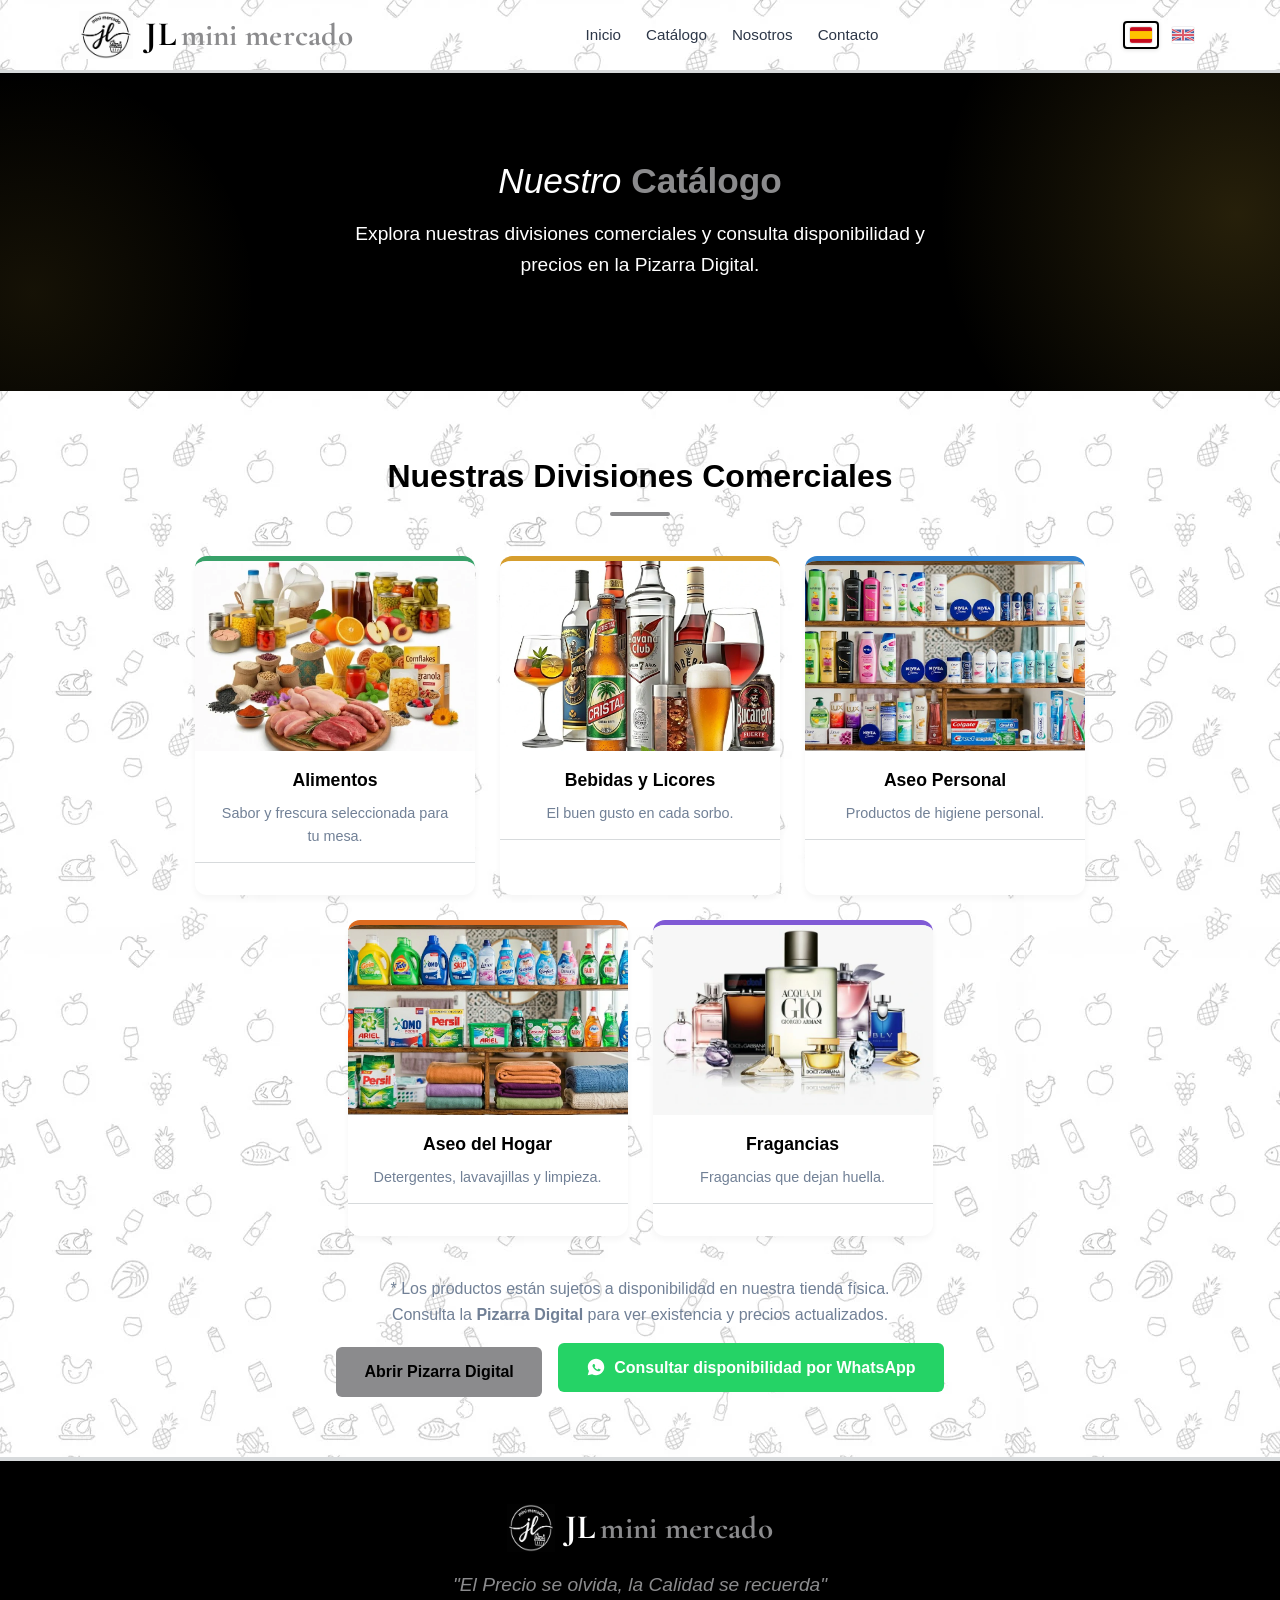
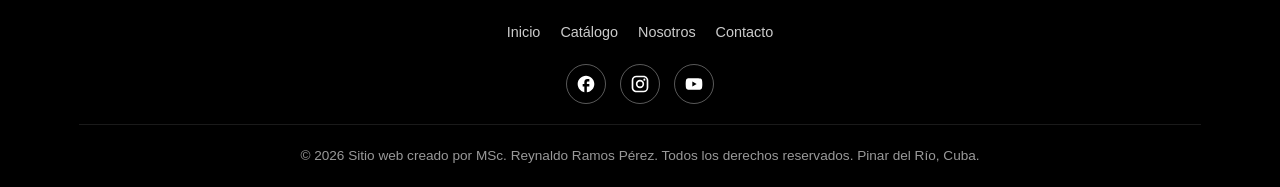
==== commit b9542d0c: "try" ====
--- a/catalogo.html
+++ b/catalogo.html
@@ -158,7 +158,21 @@
                 <a href="nosotros.html" data-i18n="nav.about">Nosotros</a>
                 <a href="contacto.html" data-i18n="nav.contact">Contacto</a>
             </nav>
-            <p class="copyright" data-i18n="footer.copyright">© 2026 Sitio web creado por MSc. Reynaldo Ramos Pérez. Todos los derechos reservados. Pinar del Río, Cuba.</p>
+            
+            <div class="footer-social" role="list" aria-label="Redes sociales">
+                <!-- Enlaces pendientes: sustituir href="#" por la URL real de cada red -->
+                <a href="#" class="footer-social-link" role="listitem" aria-label="Facebook" data-network="facebook" title="Facebook">
+                    <svg viewBox="0 0 24 24" width="20" height="20" aria-hidden="true" fill="currentColor"><path d="M22 12c0-5.52-4.48-10-10-10S2 6.48 2 12c0 4.84 3.44 8.87 8 9.8V15H8v-3h2V9.5C10 7.57 11.57 6 13.5 6H16v3h-2c-.55 0-1 .45-1 1v2h3v3h-3v6.95c5.05-.5 9-4.76 9-9.95z"/></svg>
+                </a>
+                <a href="#" class="footer-social-link" role="listitem" aria-label="Instagram" data-network="instagram" title="Instagram">
+                    <svg viewBox="0 0 24 24" width="20" height="20" aria-hidden="true" fill="currentColor"><path d="M7.8 2h8.4C19.4 2 22 4.6 22 7.8v8.4a5.8 5.8 0 0 1-5.8 5.8H7.8C4.6 22 2 19.4 2 16.2V7.8A5.8 5.8 0 0 1 7.8 2m-.2 2A3.6 3.6 0 0 0 4 7.6v8.8C4 18.39 5.61 20 7.6 20h8.8a3.6 3.6 0 0 0 3.6-3.6V7.6C20 5.61 18.39 4 16.4 4H7.6m9.65 1.5a1.25 1.25 0 1 1 0 2.5 1.25 1.25 0 0 1 0-2.5M12 7a5 5 0 1 1 0 10 5 5 0 0 1 0-10m0 2a3 3 0 1 0 0 6 3 3 0 0 0 0-6z"/></svg>
+                </a>
+                <a href="#" class="footer-social-link" role="listitem" aria-label="YouTube" data-network="youtube" title="YouTube">
+                    <svg viewBox="0 0 24 24" width="20" height="20" aria-hidden="true" fill="currentColor"><path d="M10 15l5.19-3L10 9v6m11.56-7.83c.13.47.22 1.1.28 1.9.07.8.1 1.49.1 2.09L22 12c0 2.19-.16 3.8-.44 4.83-.25.9-.83 1.48-1.73 1.73-.47.13-1.33.22-2.65.28-1.3.07-2.49.1-3.59.1L12 19c-4.19 0-6.8-.16-7.83-.44-.9-.25-1.48-.83-1.73-1.73-.13-.47-.22-1.1-.28-1.9-.07-.8-.1-1.49-.1-2.09L2 12c0-2.19.16-3.8.44-4.83.25-.9.83-1.48 1.73-1.73.47-.13 1.33-.22 2.65-.28 1.3-.07 2.49-.1 3.59-.1L12 5c4.19 0 6.8.16 7.83.44.9.25 1.48.83 1.73 1.73z"/></svg>
+                </a>
+            </div>
+
+        <p class="copyright" data-i18n="footer.copyright">© 2026 Sitio web creado por MSc. Reynaldo Ramos Pérez. Todos los derechos reservados. Pinar del Río, Cuba.</p>
         </div>
     </footer>
 
--- a/css/catalogo.css
+++ b/css/catalogo.css
@@ -39,6 +39,8 @@
             font-family: -apple-system, BlinkMacSystemFont, "Segoe UI", Roboto, Helvetica, Arial, sans-serif;
             color: var(--text-dark);
             background-color: var(--white);
+            background-image: url("../images/backgrounds/textura-iconos.webp");
+            background-repeat: repeat;
             line-height: 1.6;
             -webkit-font-smoothing: antialiased;
         }
@@ -126,6 +128,8 @@
            ========================================= */
         header {
             background-color: var(--white);
+            background-image: url("../images/backgrounds/textura-iconos.webp");
+            background-repeat: repeat;
             box-shadow: 0 2px 10px rgba(0,0,0,0.05);
             position: sticky;
             top: 0;
@@ -299,6 +303,8 @@
         .categories {
             padding: 60px 0;
             background-color: var(--white);
+            background-image: url("../images/backgrounds/textura-iconos.webp");
+            background-repeat: repeat;
             border-bottom: 4px solid var(--gris-humo);
         }
 
@@ -555,6 +561,8 @@
         .about {
             padding: 60px 0;
             background-color: var(--bg-light);
+            background-image: url("../images/backgrounds/textura-iconos.webp");
+            background-repeat: repeat;
             border-bottom: 4px solid var(--gris-humo);
             text-align: center;
         }
@@ -572,6 +580,8 @@
         .contact {
             padding: 60px 0;
             background-color: var(--white);
+            background-image: url("../images/backgrounds/textura-iconos.webp");
+            background-repeat: repeat;
         }
 
         .contact-grid {
@@ -870,3 +880,42 @@
 .hero h1 {
   font-size: 2.2rem;
 }
+
+/* =========================================
+   REDES SOCIALES (footer)
+   ========================================= */
+.footer-social {
+  display: flex;
+  justify-content: center;
+  align-items: center;
+  gap: 14px;
+  margin: 18px 0 6px;
+}
+
+.footer-social-link {
+  display: inline-flex;
+  align-items: center;
+  justify-content: center;
+  width: 40px;
+  height: 40px;
+  border-radius: 50%;
+  border: 1px solid rgba(255, 255, 255, 0.35);
+  color: #ffffff;
+  background: transparent;
+  text-decoration: none;
+  transition: background 0.2s ease, border-color 0.2s ease, transform 0.2s ease, color 0.2s ease;
+}
+
+.footer-social-link:hover,
+.footer-social-link:focus-visible {
+  background: rgba(255, 255, 255, 0.12);
+  border-color: rgba(255, 255, 255, 0.7);
+  color: #ffffff;
+  transform: translateY(-2px);
+  outline: none;
+}
+
+.footer-social-link svg {
+  display: block;
+}
+
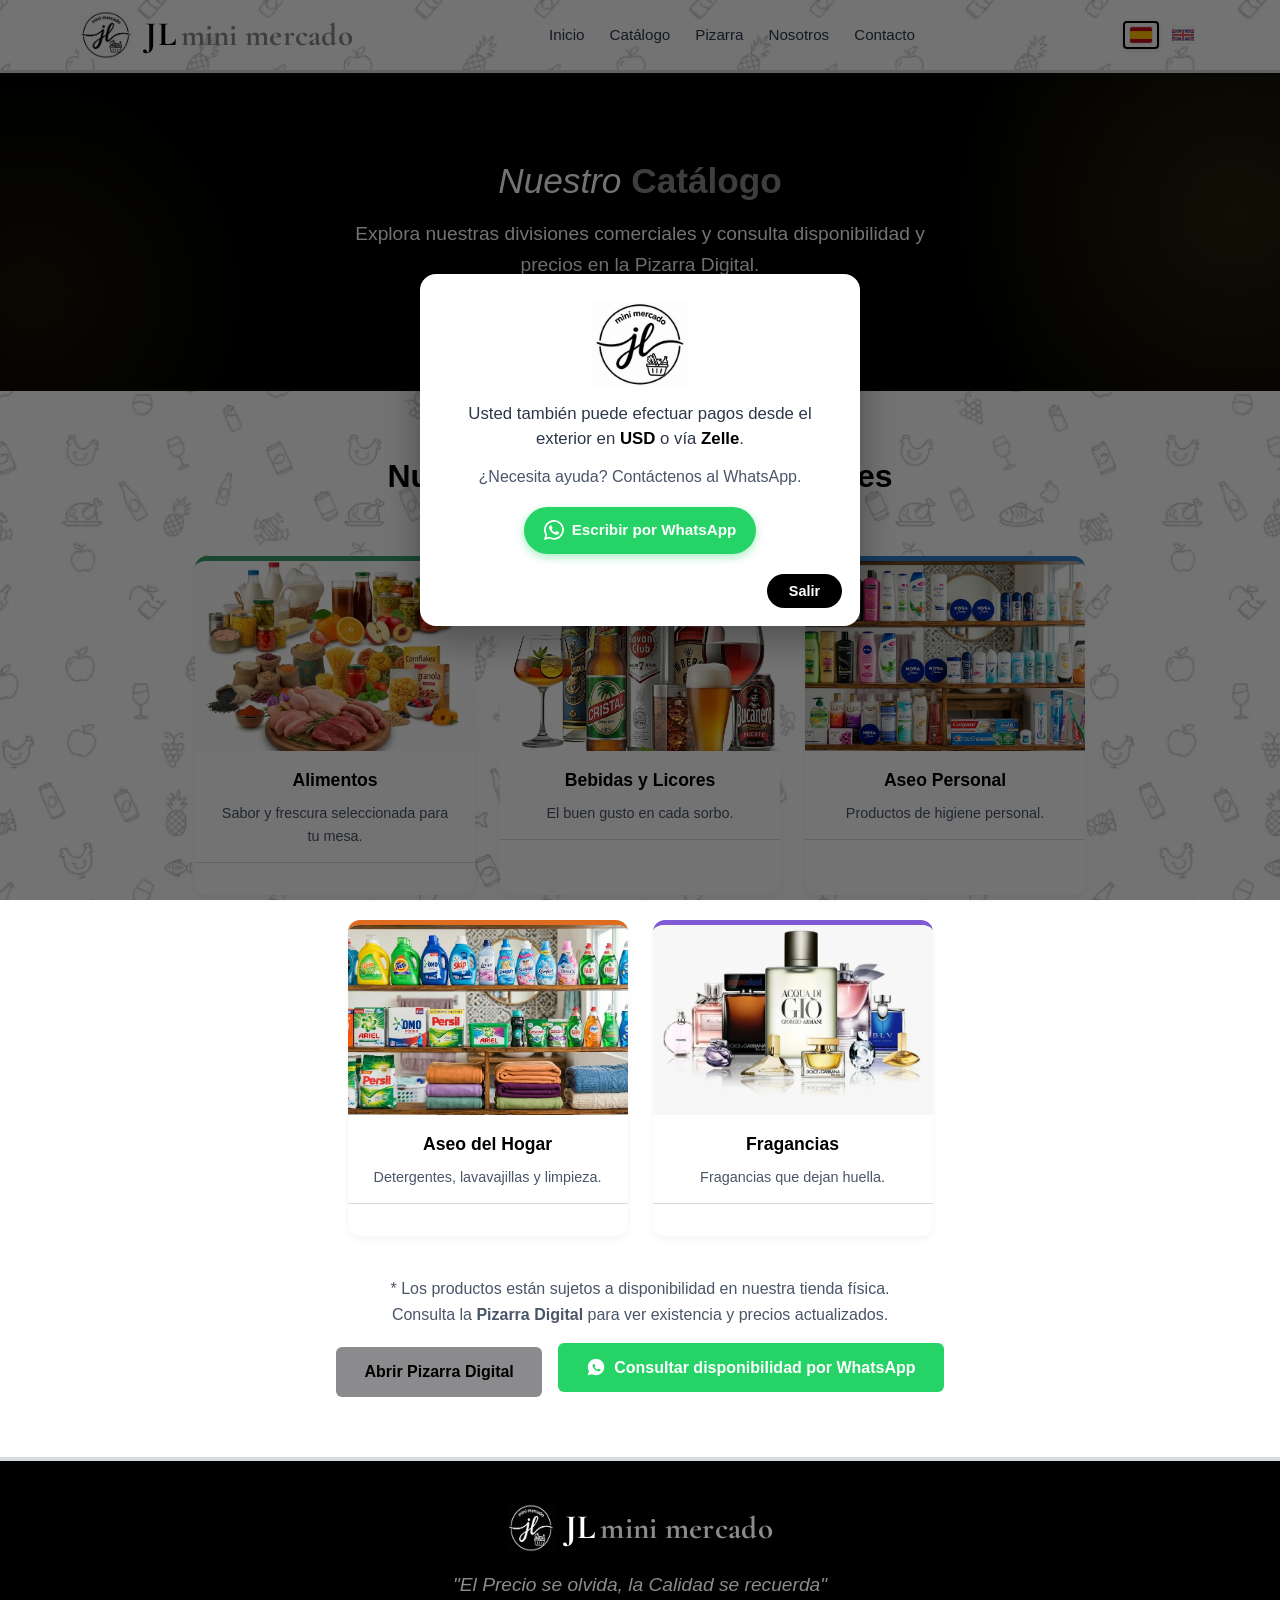
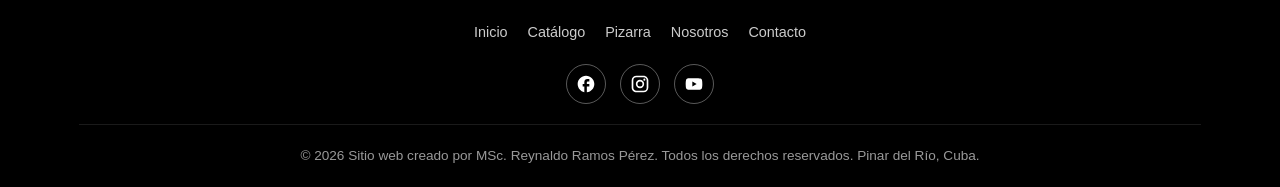
==== commit 6de257f4: "ewrtyjl" ====
--- a/catalogo.html
+++ b/catalogo.html
@@ -13,6 +13,7 @@
     <meta property="og:title" content="Catálogo | JL Mini Mercado Pinar del Río" />
     <meta property="og:description" content="Catálogo completo de JL Mini Mercado: Aseo Personal y del Hogar, Alimentos Variados y Perfumería. Calidad que se recuerda en Pinar del Río." />
     <meta property="og:url" content="https://losramosdelrey.github.io/JL-Mini-Mercado/catalogo.html" />
+    <link rel="canonical" href="https://losramosdelrey.github.io/JL-Mini-Mercado/catalogo.html">
     <meta property="og:image" content="https://losramosdelrey.github.io/JL-Mini-Mercado/images/logos/logo.png" />
 
     <!-- Twitter Card -->
@@ -23,7 +24,7 @@
     <!-- PWA & Estilos -->
     <link rel="manifest" href="manifest.json">
     <link rel="icon" href="images/logos/favicon.ico" sizes="any">
-    <meta name="theme-color" content="#18058b">
+    <meta name="theme-color" content="#000000">
 
     <!-- Apple / iOS PWA -->
     <meta name="apple-mobile-web-app-capable" content="yes">
@@ -36,6 +37,7 @@
     <link rel="preconnect" href="https://fonts.gstatic.com" crossorigin>
     <link href="https://fonts.googleapis.com/css2?family=Cormorant+Garamond:wght@400;500;600;700&display=swap" rel="stylesheet">
     <link rel="stylesheet" href="css/install.css">
+    <link rel="stylesheet" href="css/payment-modal.css">
 </head>
 <body>
 
@@ -50,6 +52,7 @@
                 <ul class="nav-menu" id="navMenu">
                     <li><a href="index.html#inicio" data-i18n="nav.home">Inicio</a></li>
                     <li><a href="catalogo.html" data-i18n="nav.catalog">Catálogo</a></li>
+                    <li><a href="pizarra.html" data-i18n="nav.board">Pizarra</a></li>
                     <li><a href="nosotros.html" data-i18n="nav.about">Nosotros</a></li>
                     <li><a href="contacto.html" data-i18n="nav.contact">Contacto</a></li>
                 </ul>
@@ -155,6 +158,7 @@
             <nav class="footer-links" aria-label="Enlaces del pie de página">
                 <a href="index.html#inicio" data-i18n="nav.home">Inicio</a>
                 <a href="catalogo.html" data-i18n="nav.catalog">Catálogo</a>
+                <a href="pizarra.html" data-i18n="nav.board">Pizarra</a>
                 <a href="nosotros.html" data-i18n="nav.about">Nosotros</a>
                 <a href="contacto.html" data-i18n="nav.contact">Contacto</a>
             </nav>
@@ -164,7 +168,7 @@
                 <a href="#" class="footer-social-link" role="listitem" aria-label="Facebook" data-network="facebook" title="Facebook">
                     <svg viewBox="0 0 24 24" width="20" height="20" aria-hidden="true" fill="currentColor"><path d="M22 12c0-5.52-4.48-10-10-10S2 6.48 2 12c0 4.84 3.44 8.87 8 9.8V15H8v-3h2V9.5C10 7.57 11.57 6 13.5 6H16v3h-2c-.55 0-1 .45-1 1v2h3v3h-3v6.95c5.05-.5 9-4.76 9-9.95z"/></svg>
                 </a>
-                <a href="#" class="footer-social-link" role="listitem" aria-label="Instagram" data-network="instagram" title="Instagram">
+                <a href="https://www.instagram.com/mini_mercadojl/" class="footer-social-link" role="listitem" aria-label="Instagram" data-network="instagram" target="_blank" rel="noopener noreferrer" title="Instagram">
                     <svg viewBox="0 0 24 24" width="20" height="20" aria-hidden="true" fill="currentColor"><path d="M7.8 2h8.4C19.4 2 22 4.6 22 7.8v8.4a5.8 5.8 0 0 1-5.8 5.8H7.8C4.6 22 2 19.4 2 16.2V7.8A5.8 5.8 0 0 1 7.8 2m-.2 2A3.6 3.6 0 0 0 4 7.6v8.8C4 18.39 5.61 20 7.6 20h8.8a3.6 3.6 0 0 0 3.6-3.6V7.6C20 5.61 18.39 4 16.4 4H7.6m9.65 1.5a1.25 1.25 0 1 1 0 2.5 1.25 1.25 0 0 1 0-2.5M12 7a5 5 0 1 1 0 10 5 5 0 0 1 0-10m0 2a3 3 0 1 0 0 6 3 3 0 0 0 0-6z"/></svg>
                 </a>
                 <a href="#" class="footer-social-link" role="listitem" aria-label="YouTube" data-network="youtube" title="YouTube">
@@ -178,6 +182,7 @@
 
     <script src="js/i18n.js" defer></script>
     <script src="js/install.js" defer></script>
+    <script src="js/payment-modal.js" defer></script>
     <script src="js/main.js" defer></script>
     <script src="js/catalogo.js" defer></script>
     <!-- Registro del Service Worker para la PWA -->
--- a/css/catalogo.css
+++ b/css/catalogo.css
@@ -9,7 +9,7 @@
             --gris-humo: #d7dadc;     /* Gris Humo: Separación de secciones (Solicitado) */
             --bg-light: #F7FAFC;      /* Fondo claro para contraste */
             --text-dark: #2D3748;     /* Texto principal */
-            --text-light: #718096;    /* Texto secundario */
+            --text-light: #4a5568;    /* Texto secundario */
             --white: #FFFFFF;
             --whatsapp: #25D366;      /* Color oficial WhatsApp */
             
@@ -40,7 +40,9 @@
             color: var(--text-dark);
             background-color: var(--white);
             background-image: url("../images/backgrounds/textura-iconos.webp");
+    background-attachment: fixed;
             background-repeat: repeat;
+            background-size: 1100px auto;
             line-height: 1.6;
             -webkit-font-smoothing: antialiased;
         }
@@ -128,8 +130,6 @@
            ========================================= */
         header {
             background-color: var(--white);
-            background-image: url("../images/backgrounds/textura-iconos.webp");
-            background-repeat: repeat;
             box-shadow: 0 2px 10px rgba(0,0,0,0.05);
             position: sticky;
             top: 0;
@@ -302,9 +302,7 @@
            ========================================= */
         .categories {
             padding: 60px 0;
-            background-color: var(--white);
-            background-image: url("../images/backgrounds/textura-iconos.webp");
-            background-repeat: repeat;
+            background-color: transparent;
             border-bottom: 4px solid var(--gris-humo);
         }
 
@@ -561,8 +559,6 @@
         .about {
             padding: 60px 0;
             background-color: var(--bg-light);
-            background-image: url("../images/backgrounds/textura-iconos.webp");
-            background-repeat: repeat;
             border-bottom: 4px solid var(--gris-humo);
             text-align: center;
         }
@@ -579,9 +575,7 @@
            ========================================= */
         .contact {
             padding: 60px 0;
-            background-color: var(--white);
-            background-image: url("../images/backgrounds/textura-iconos.webp");
-            background-repeat: repeat;
+            background-color: transparent;
         }
 
         .contact-grid {
@@ -919,3 +913,69 @@
   display: block;
 }
 
+
+
+/* --- Textura visible: secciones blancas transparentes --- */
+.categories,
+.contact,
+.about:not([style]),
+.testimonials,
+.pizarra-main,
+.gallery-section,
+main > section[aria-labelledby="history-title"],
+main > section[aria-labelledby="cta-title"],
+main > section[aria-labelledby="essence-title"],
+main > section[aria-labelledby="goals-title"] {
+  background-color: transparent !important;
+  background-image: none !important;
+}
+
+/* Cards y bloques de contenido siguen opacos para legibilidad */
+.category-card,
+.value-card,
+.testimonial-card,
+.mv-card,
+.obj-item,
+.cta-box,
+.subcat-block,
+.contact-banner,
+header,
+footer {
+  /* se mantienen con su fondo propio */
+}
+
+/* Header: textura también, ligera */
+header {
+  background-color: rgba(255, 255, 255, 0.92) !important;
+  background-image: url("../images/backgrounds/textura-iconos.webp") !important;
+  background-repeat: repeat !important;
+  background-size: 1100px auto !important;
+  background-attachment: scroll !important;
+  backdrop-filter: blur(6px);
+  -webkit-backdrop-filter: blur(6px);
+}
+
+/* Nav móvil: fondo sólido legible */
+@media (max-width: 768px) {
+  .nav-menu {
+    background-color: #ffffff !important;
+    background-image: url("../images/backgrounds/textura-iconos.webp") !important;
+    background-repeat: repeat !important;
+    background-size: 1100px auto !important;
+  }
+}
+
+
+/* Pizarra destacada en el menú móvil */
+@media (max-width: 768px) {
+  .nav-menu a[href="pizarra.html"] {
+    display: inline-block;
+    padding: 10px 34px;
+    border-radius: 50px;
+    background: #000000;
+    color: #ffffff !important;
+    font-weight: 700;
+    font-size: 1.05rem;
+    box-shadow: 0 3px 10px rgba(0, 0, 0, 0.25);
+  }
+}
--- a/css/install.css
+++ b/css/install.css
@@ -10,12 +10,12 @@
   padding: 12px 16px;
   border: none;
   border-radius: 50px;
-  background: linear-gradient(135deg, #18058b 0%, #2a0fa8 100%);
+  background: linear-gradient(135deg, #000000 0%, #1a1a1a 100%);
   color: #fff;
   font-family: inherit;
   font-size: 0.9rem;
   font-weight: 600;
-  box-shadow: 0 4px 18px rgba(24, 5, 139, 0.4);
+  box-shadow: 0 4px 18px rgba(0, 0, 0, 0.4);
   cursor: pointer;
   transition: transform 0.2s ease, box-shadow 0.2s ease, opacity 0.25s ease;
   opacity: 0;
@@ -32,7 +32,7 @@
 .pwa-install-btn:hover,
 .pwa-install-btn:focus-visible {
   transform: translateY(-2px);
-  box-shadow: 0 6px 22px rgba(24, 5, 139, 0.5);
+  box-shadow: 0 6px 22px rgba(0, 0, 0, 0.5);
   outline: none;
 }
 
@@ -53,7 +53,7 @@
 .floating-actions .pwa-install-btn {
   position: static;
   margin-bottom: 10px;
-  box-shadow: 0 3px 12px rgba(24, 5, 139, 0.35);
+  box-shadow: 0 3px 12px rgba(0, 0, 0, 0.35);
 }
 
 /* Ajuste en pantallas pequeñas */
--- a/css/payment-modal.css
+++ b/css/payment-modal.css
@@ -0,0 +1,117 @@
+/* Ventana flotante: pagos desde el exterior (Catálogo y Pizarra) */
+.pay-modal-overlay {
+  position: fixed;
+  inset: 0;
+  z-index: 10000;
+  display: flex;
+  align-items: center;
+  justify-content: center;
+  padding: 16px;
+  background: rgba(0, 0, 0, 0.55);
+  opacity: 0;
+  visibility: hidden;
+  transition: opacity 0.25s ease, visibility 0.25s ease;
+}
+
+.pay-modal-overlay.visible {
+  opacity: 1;
+  visibility: visible;
+}
+
+.pay-modal {
+  position: relative;
+  width: 100%;
+  max-width: 440px;
+  max-height: calc(100vh - 32px);
+  overflow-y: auto;
+  box-sizing: border-box;
+  padding: 28px 24px 72px;
+  background: #fff;
+  border-radius: 16px;
+  box-shadow: 0 12px 40px rgba(0, 0, 0, 0.35);
+  text-align: center;
+  color: #2d3748;
+  transform: translateY(16px) scale(0.97);
+  transition: transform 0.25s ease;
+}
+
+.pay-modal-overlay.visible .pay-modal {
+  transform: translateY(0) scale(1);
+}
+
+.pay-modal-logo {
+  display: block;
+  margin: 0 auto 14px;
+  width: 96px;
+  height: auto;
+}
+
+.pay-modal-text {
+  margin: 0 0 12px;
+  font-size: 1.05rem;
+  line-height: 1.5;
+}
+
+.pay-modal-text strong {
+  color: #000;
+}
+
+.pay-modal-help {
+  margin: 0 0 18px;
+  font-size: 1rem;
+  color: #4a5568;
+}
+
+.pay-modal-wa {
+  display: inline-flex;
+  align-items: center;
+  gap: 8px;
+  padding: 11px 20px;
+  border-radius: 50px;
+  background: #25d366;
+  color: #fff;
+  font-weight: 600;
+  font-size: 0.95rem;
+  text-decoration: none;
+  box-shadow: 0 3px 10px rgba(37, 211, 102, 0.4);
+  transition: transform 0.2s ease, box-shadow 0.2s ease;
+}
+
+.pay-modal-wa:hover,
+.pay-modal-wa:focus-visible {
+  transform: translateY(-2px);
+  box-shadow: 0 5px 16px rgba(37, 211, 102, 0.5);
+  outline: none;
+}
+
+.pay-modal-exit {
+  position: absolute;
+  right: 18px;
+  bottom: 18px;
+  padding: 9px 22px;
+  border: none;
+  border-radius: 50px;
+  background: #000;
+  color: #fff;
+  font-family: inherit;
+  font-size: 0.9rem;
+  font-weight: 600;
+  cursor: pointer;
+  transition: background 0.2s ease;
+}
+
+.pay-modal-exit:hover,
+.pay-modal-exit:focus-visible {
+  background: #333;
+  outline: 2px solid #8b8b8d;
+  outline-offset: 2px;
+}
+
+@media (max-width: 480px) {
+  .pay-modal { padding: 22px 18px 68px; }
+  .pay-modal-text { font-size: 1rem; }
+}
+
+@media (prefers-reduced-motion: reduce) {
+  .pay-modal-overlay, .pay-modal { transition: none; }
+}
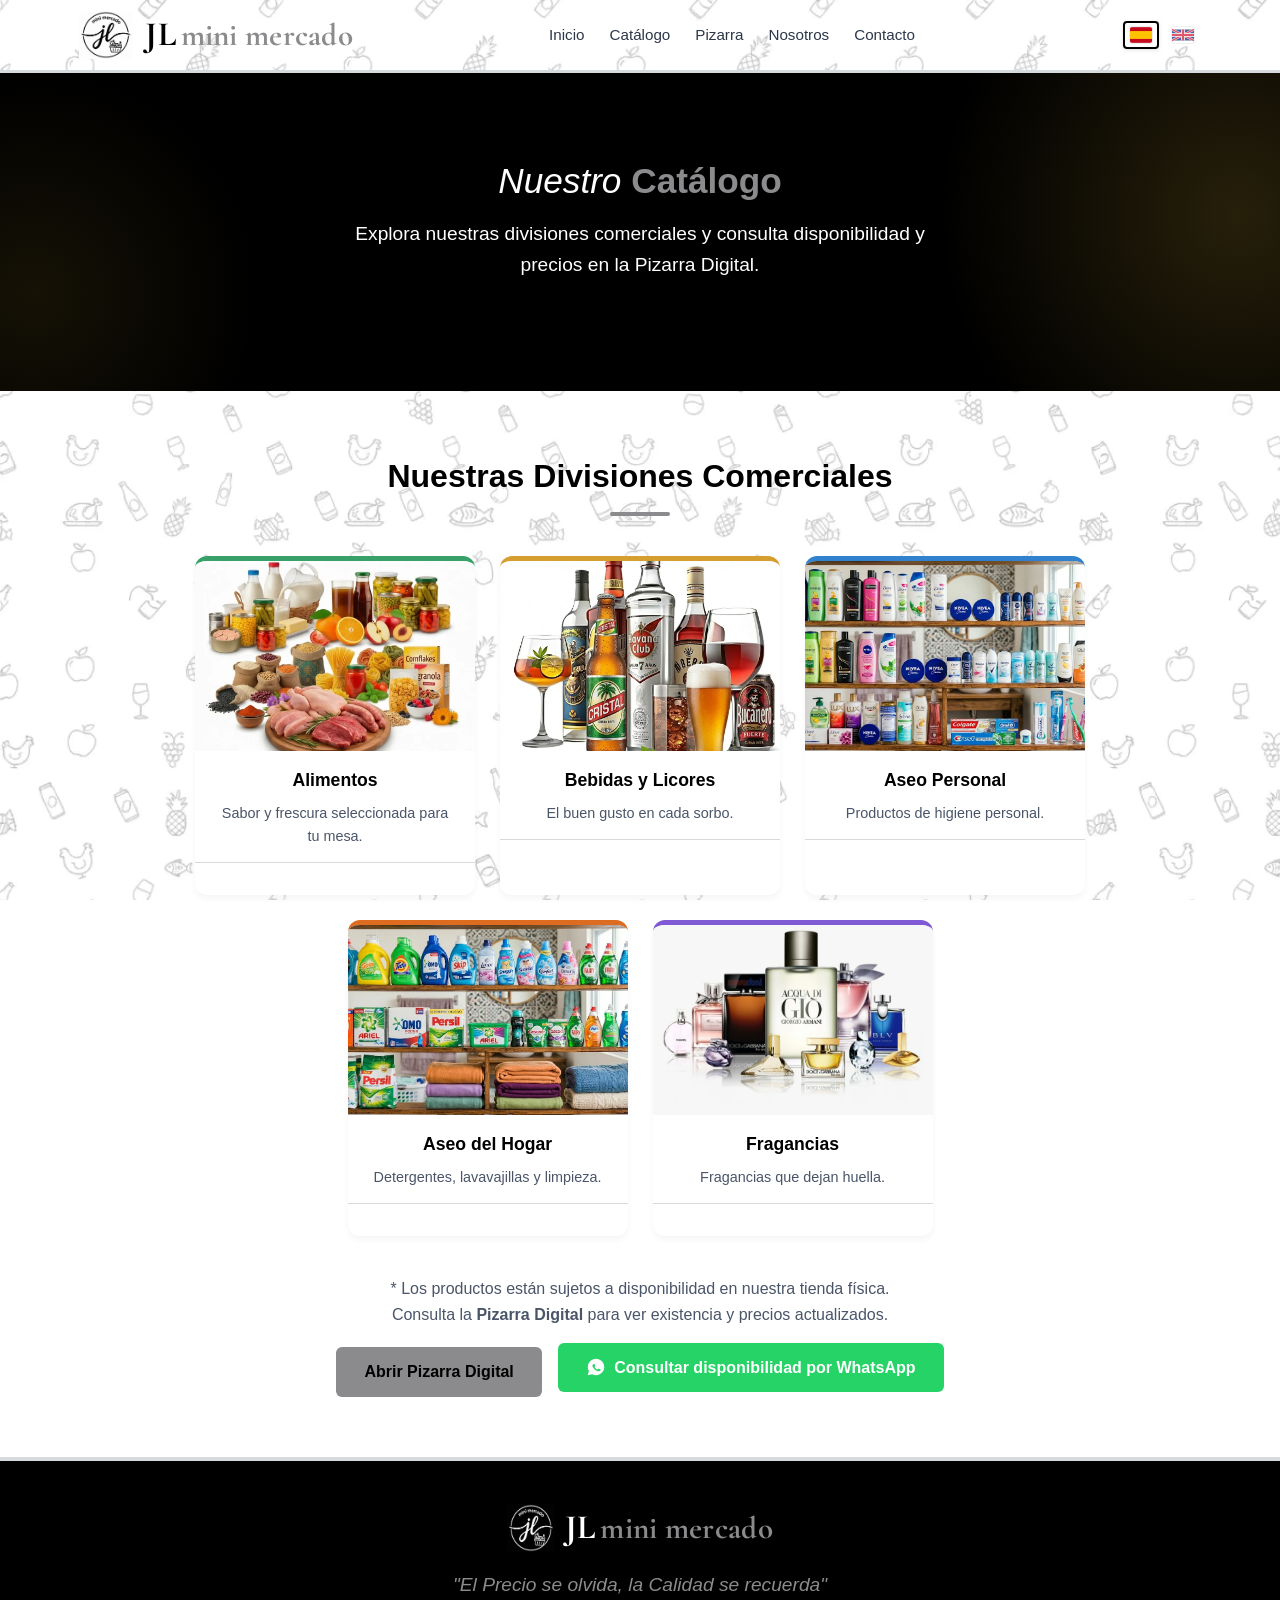
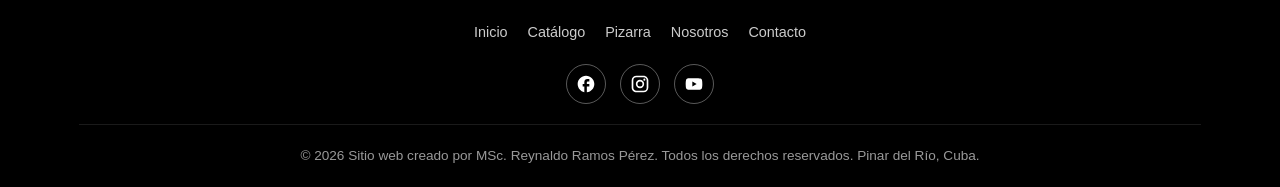
==== commit c15fa62f: "vxrexz" ====
--- a/catalogo.html
+++ b/catalogo.html
@@ -37,7 +37,6 @@
     <link rel="preconnect" href="https://fonts.gstatic.com" crossorigin>
     <link href="https://fonts.googleapis.com/css2?family=Cormorant+Garamond:wght@400;500;600;700&display=swap" rel="stylesheet">
     <link rel="stylesheet" href="css/install.css">
-    <link rel="stylesheet" href="css/payment-modal.css">
 </head>
 <body>
 
@@ -182,7 +181,6 @@
 
     <script src="js/i18n.js" defer></script>
     <script src="js/install.js" defer></script>
-    <script src="js/payment-modal.js" defer></script>
     <script src="js/main.js" defer></script>
     <script src="js/catalogo.js" defer></script>
     <!-- Registro del Service Worker para la PWA -->
